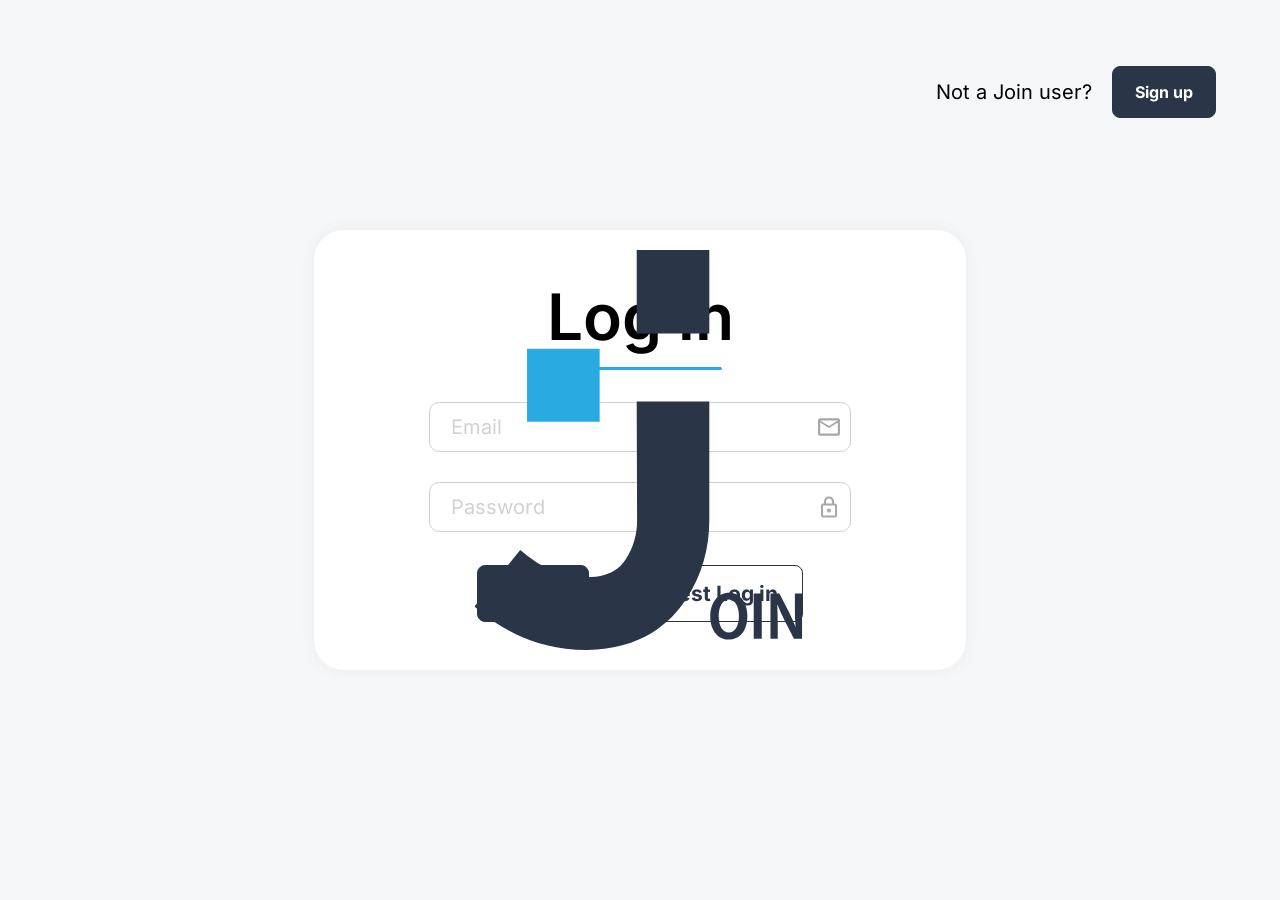
==== index.html @ e6c510ed "Merge branch 'main' of https://github.com/PaulB-03/Join" ====
<!DOCTYPE html>
<html lang="en">
  <head>
    <meta charset="UTF-8" />
    <meta name="viewport" content="width=device-width, initial-scale=1.0" />
    <title>Join</title>
    <link rel="shortcut icon" href="./assets/svg/join_logo.svg" type="image/x-icon" />
    <link rel="stylesheet" href="./styles/fonts.css" />
    <link rel="stylesheet" href="./styles/standard.css" />
    <link rel="stylesheet" href="./style.css" />
    <link rel="stylesheet" href="./styles/colors.css" />
    <link rel="stylesheet" href="./styles/splash.css" />
    <link rel="stylesheet" href="./styles/splashMedia.css" />
    <script src="../scripts/config.js"></script>
    <script src="./scripts/animateLogo.js"></script>
  </head>
  <body onload="logout()">
    <header class="indexHeader hidden">
      <div class="logo">
        <img src="./assets/svg/join_logo.svg" alt="Join Logo" />
      </div>
      <div class="mobileLogo">
        <img src="./assets/svg/join_logo_small.svg" alt="Join Logo" />
      </div>
      <div id="showSignUp" class="indexHeaderRight">
        <p>Not a Join user?</p>
        <button onclick="showSignupScreen()" class="btn-dark font_700_16 signupBtn">Sign up</button>
      </div>
    </header>
    <main class="indexMain">
      <img class="startLogo" src="./assets/svg/join_logo.svg" alt="Join-Logo" />
      <img class="startLogoMobile" src="./assets/svg/join_logo_white.svg" alt="Join-Logo" />
      <div class="startLogoMobileBg"></div>
      <div id="signupOverlay" class="signupOverlay d_none">
        <p class="signupSuccess">You Signed Up successfully</p>
      </div>
      <div id="loginScreen" class="loginContainer hidden d_none">
        <div class="indexHeadline">
          <h2>Log in</h2>
          <div class="loginDivider"></div>
        </div>
        <form id="signinForm" class="signupFormContainer">
          <div class="inputGroup">
            <input class="input formMailIcon" id="signinEmail" name="email" type="text" placeholder="Email" />
            <input class="input formLockIcon passwordMarginTop" id="signinPassword" name="password" type="password" placeholder="Password" />
            <p id="loginError" class="errors">Check your email and password. Please try again.</p>
          </div>
          <div class="actions">
            <button class="btn-dark font_700_21 loginBtn" type="submit" id="loginBtn">Log in</button>
            <button class="btn-white font_700_21 loginBtn" type="button" id="guestLogin">Guest Log in</button>
          </div>
        </form>
      </div>
      <div id="signupScreen" class="signupContainer hidden d_none">
        <div onclick="showLoginScreen()" class="signupReturnArrowContainer">
          <img class="signupReturnArrow" src="./assets/svg/Default-arrow.svg" alt="back-arrow" />
        </div>
        <div class="indexHeadline">
          <h2>Sign up</h2>
          <div class="loginDivider"></div>
        </div>
        <form id="signUpForm" class="signupFormContainer">
          <div class="inputGroup">
            <input class="input formPersonIcon" id="signupName" name="name" type="text" placeholder="Name" />
            <p id="nameError" class="errors">Please use first and last name.</p>
            <input class="input formMailIcon" id="signupEmail" name="email" type="text" placeholder="Email" />
            <p id="emailError" class="errors">Please use a valid email-adress.</p>
            <input class="input formLockIcon" id="signupPassword" name="password" type="password" placeholder="Password" />
            <input class="input formLockIcon passwordMarginTop" id="confirmPassword" name="confirmPassword" type="password" placeholder="Confirm Password" />
            <p id="passwordMatchError" class="errors">Your passwords don't match. Please try again.</p>
            <div class="acceptPolicy">
              <label class="checkBoxContainer">
                <input type="checkbox" id="policyCheckbox" class="checkBoxInput" />
                <span class="checkBoxIcon"></span>
                <p>
                  I accept the
                  <a href="./html/privacyPolicy.html">Privacy policy</a>
                </p>
              </label>
            </div>
            <p id="policyError" class="errors policyErrorMarginLeft">Please accept the policy.</p>
          </div>
          <div class="actions">
            <button class="btn-dark font_700_21" type="submit" id="signupBtn">Sign up</button>
          </div>
        </form>
      </div>
    </main>
    <footer class="indexFooter hidden">
      <div id="showSignUpMobile" class="mobileSignUpChoice">
        <p>Not a Join user?</p>
        <button onclick="showSignupScreen()" class="btn-dark font_700_16 signupBtn">Sign up</button>
      </div>
      <div class="indexFooterLegal">
        <a class="legalLink" href="./html/privacyPolicy.html">Privacy Policy</a>
        <a class="legalLink" href="./html/legalNotice.html">Legal Notice</a>
      </div>
    </footer>
    <script>
      window.addEventListener("pageshow", function (event) {
        // event.persisted is true if the page was restored from the cache
        if (event.persisted || performance.getEntriesByType("navigation")[0].type === "back_forward") {
          logout();
        }
      });
    </script>
    <script src="script.js"></script>
    <script src="./scripts/animateLogo.js"></script>
    <script src="./scripts/dropDown.js"></script>
    <script src="./scripts/header.js"></script>
    <script src="./scripts/logIn.js"></script>
    <script src="./scripts/signIn.js"></script>
    <script src="./scripts/signUp.js"></script>
    <script src="./scripts/formValidation.js"></script>
    <script src="./scripts/contacts.js"></script>
    <script src="./scripts/standardFunctions.js"></script>
  </body>
</html>
---- styles/fonts.css ----
@font-face {
  font-display: block;
  /* Check https://developer.mozilla.org/en-US/docs/Web/CSS/@font-face/font-display for other options. */
  font-family: "Inter";
  font-style: normal;
  font-weight: 400;
  src: url("../assets/fonts/inter-v19-latin-regular.woff2") format("woff2");
}

@font-face {
  font-display: block; /* Check https://developer.mozilla.org/en-US/docs/Web/CSS/@font-face/font-display for other options. */
  font-family: "Inter";
  font-style: normal;
  font-weight: 500;
  src: url("../assets/fonts/inter-v19-latin-500.woff2") format("woff2"); /* Chrome 36+, Opera 23+, Firefox 39+, Safari 12+, iOS 10+ */
}

@font-face {
  font-display: block; /* Check https://developer.mozilla.org/en-US/docs/Web/CSS/@font-face/font-display for other options. */
  font-family: "Inter";
  font-style: normal;
  font-weight: 600;
  src: url("../assets/fonts/inter-v19-latin-600.woff2") format("woff2"); /* Chrome 36+, Opera 23+, Firefox 39+, Safari 12+, iOS 10+ */
}

@font-face {
  font-display: block;
  /* Check https://developer.mozilla.org/en-US/docs/Web/CSS/@font-face/font-display for other options. */
  font-family: "Inter";
  font-style: normal;
  font-weight: 700;
  src: url("../assets/fonts/inter-v19-latin-700.woff2") format("woff2");
}
---- styles/standard.css ----
* {
  margin: 0;
  padding: 0;
  box-sizing: border-box;
  font-family: "Inter";
  font-weight: 400;
  font-size: 16px;
}

html {
  scroll-behavior: smooth;
}

body {
  background-color: var(--main-bg-color);
}

body::-webkit-scrollbar {
  display: none;
}

.d_none {
  display: none !important;
}

button {
  cursor: pointer;
  outline: none;
}

p {
  font-weight: 400;
  font-size: 20px;
}

h1 {
  font-weight: 700;
  font-size: 61px;
}

h2 {
  font-weight: 600;
  font-size: 64px;
  margin: 0;
}

h3 {
  font-weight: 700;
  font-size: 27px;
}

h4 {
  font-weight: 400;
  font-size: 27px;
}

h5 {
  font-weight: 700;
  font-size: 20px;
}

h6 {
  font-weight: 400;
  font-size: 20px;
}

.font_700_16 {
  font-weight: 700;
  font-size: 16px;
}

.font_700_21 {
  font-weight: 700;
  font-size: 21px;
}

.btn-dark,
.btn-white {
  border: solid 1px var(--main-color);
  border-radius: 8px;
  padding: 10px 12px;
  transition: ease-in-out 125ms;
}

.btn-dark {
  color: white;
  background: var(--main-color);
}

.btn-white {
  background: white;
  color: var(--main-color);
}

.btn-dark:hover {
  background: var(--light-blue);
  border: solid 1px var(--light-blue);
  box-shadow: 0px 4px 4px 0px rgba(0, 0, 0, 0.25);
}

.btn-dark:active {
  background: var(--main-color-dark);
}

.btn-white:hover {
  border: solid 1px var(--light-blue);
  color: var(--light-blue);
  box-shadow: 0px 4px 4px 0px rgba(0, 0, 0, 0.25);
}

a {
  text-align: center;
  color: var(--color-icon);
  text-decoration: none;
  cursor: pointer;
}

a:hover {
  color: var(--light-blue);
  font-weight: 700;
}

.marginTop8 {
  margin-top: 8px;
}

.marginTop16 {
  margin-top: 16px;
}

.marginTop24 {
  margin-top: 24px;
}

.input {
  border: solid 1px var(--color-placeholder);
  border-radius: 10px;
  padding: 12px 21px;
  background-repeat: no-repeat;
  background-position: right 10px center;
  background-size: 22px 22px;
  font-size: 20px;
  font-weight: 400;
  cursor: text;
  outline: none;
  background-color: white;
  width: 100%;
}

.input::placeholder {
  color: var(--color-placeholder);
  font-size: 20px;
  font-weight: 400;
}

.input:focus {
  border-color: var(--light-blue);
}

.input-error {
  border-color: var(--input-error);
}

.checkBoxContainer {
  display: flex;
  align-items: center;
  gap: 8px;
  cursor: pointer;
  position: relative;
  border-radius: 43px;
  margin-right: 12px;
  width: fit-content;
  height: 24px;
}

/* Hide native checkbox but keep it focusable */
.checkBoxInput {
  position: absolute;
  opacity: 0;
  width: 24px;
  height: 24px;
  margin: 0;
  cursor: pointer;
  z-index: 2;
}

.checkBoxIcon {
  width: 24px;
  height: 24px;
  background-image: url("../assets/svg/checkbox.svg");
  background-size: cover;
  background-repeat: no-repeat;
  transition: background-image 0.2s ease, background-color 0.2s ease;
  border-radius: 50%;
}

/* Remove or narrow down this */
.checkBoxContainer:hover {
  .checkBoxIcon {
    background-color: var(--bottom-gradient);
  }
}

/* When checked, swap to filled checkbox */
.checkBoxInput:checked + .checkBoxIcon {
  background-image: url("../assets/svg/checked.svg");
}

.task-added-message {
  display: flex;
  justify-content: center;
  align-items: center;
  gap: 20px;
  position: fixed;
  top: 50%;
  left: 50%;
  width: 326px;
  height: 74px;
  transform: translate(-50%, 100vh); /* start off-screen */
  transition: transform 0.3s cubic-bezier(0.2, 0.8, 0.2, 1);
  background-color: var(--main-color);
  color: white;
  font-size: 20px;
  font-weight: 400;
  border-radius: 20px;
  z-index: 3000;
  text-align: center;
  box-shadow: 0 0 4px 0 rgba(0, 0, 0, 0.15);
}

@media (max-width: 480px) {
  * {
    font-size: 16px;
  }

  h1 {
    font-size: 47px;
  }

  h2 {
    font-size: 47px;
  }

  h4 {
    font-size: 20px;
  }

  h6 {
    font-size: 16px;
  }

  .input {
    padding: 10px 21px;
    font-size: 16px;
  }

  .input::placeholder {
    font-size: 16px;
  }
}

@media (max-width: 450px) {
  h1 {
    font-size: 42px;
    line-height: 1.1;
  }

  h2 {
    font-size: 34px;
    line-height: 1.1;
  }

  h3 {
    font-size: 24px;
  }
}
---- style.css ----
.sidebar {
  position: fixed;
  left: 0;
  width: 240px; 
  height: 100vh;
  display: flex;
  flex-direction: column;
  background: var(--main-color);
  z-index: 30;
}

.sb-header {
  display: flex;
  justify-content: center;
  align-items: center;
  padding: 50px 0 100px;
}

.join-logo {
  width: 100px;
}

.nav-list {
  display: flex;
  flex-direction: column;
  gap: 12px;
}

.nav-item {
  margin: 0;
  display: flex;
  height: 48px;
}

.nav-item span {
  display: flex;
}

.nav-link {
  display: flex;
  align-items: center;
  gap: 16px;
  color: var(--color-sidebar-icons);
  font-size: 16px;
  width: 100%;
  padding-left: 55px;
}

.nav-link:hover {
  background: var(--color-sidebar-hover);
  color: var(--color-sidebar-icons);
  font-weight: 400 !important;
}

.icon img {
  height: 30px;
  width: 30px;

  transition: filter 0.2s;
}

.nav-link.active {
  background: var(--main-color-dark);
  color: white;
}

.nav-link.active img {
  filter: brightness(0) invert(1);
}

.sb-footer {
  margin-top: auto;
  padding: 55px;
  display: flex;
  flex-direction: column;
  gap: 20px;
  font-size: 16px;
}

.sb-footer a {
  text-align: start !important;
}

header {
  position: fixed;
  top: 0;
  left: 0;
  width: 100%;
  background: white;
  box-shadow: 0 0px 4px 0px rgba(0, 0, 0, 0.1);
  z-index: 20;
}

.header-content {
  max-width: 1920px;
  height: 96px;
  display: flex;
  justify-content: space-between;
  align-items: center;
  padding-left: 380px;
  padding-right: 20px;
}

.headerLogo {
  display: none;
}

.header-nav {
  display: flex;
  align-items: center;
  gap: 20px;
}

.helper {
  width: 20px;
  height: 20px;
  display: block;
  object-fit: contain;
  transition: transform 0.2s;
}

.helper:hover {
  transform: scale(1.2);
}

.header-avatar {
  justify-content: center;
  align-items: center;
  height: 56px;
  width: 56px;
  background-color: white;
  border: solid 3px var(--main-color);
  color: var(--light-blue);
  font-size: 18px;
  font-weight: 600;
  border-radius: 50%;
  cursor: pointer;
}

.header-avatar:hover {
  background-color: rgba(12, 46, 98, 0.12);
}

/* Hide avatars and helper link until JS initializes */
.header-avatar,
.avatar-wrapper,
.help-link {
  visibility: hidden; /* invisible but keeps layout */
}

/* Show elements after JS initialization */
.header-initialized .header-avatar,
.header-initialized .avatar-wrapper,
.header-initialized .help-link {
  visibility: visible;
}

.avatar-wrapper {
  width: 56px;
  height: 56px;
  border-radius: 50%;
  overflow: hidden;
  display: flex;
  align-items: center;
  justify-content: center;
  background: #fff;
  cursor: pointer;
  position: relative;
}

.avatar-wrapper img {
  position: absolute;
  width: 100%;
  height: 100%;
  object-fit: cover;
  transition: opacity 0.3s;
}

.avatar-wrapper img.hover {
  opacity: 0;
}

.avatar-wrapper:hover img.hover {
  opacity: 1;
}

.avatar-wrapper:hover img.default {
  opacity: 0;
}

.header-nav {
  position: relative;
}

.profile-menu {
  position: absolute;
  right: 0;
  top: 76px;
  width: 180px;
  background: var(--main-color);
  color: #fff;
  border-radius: 16px 0 16px 16px;
  padding: 12px;
  box-shadow: 0 10px 30px rgba(0, 0, 0, 0.25);
  z-index: 50;
}

.profile-menu .menu-item {
  display: block;
  padding: 12px;
  font-size: 16px;
  line-height: 24px;
  color: var(--sidebar-icon);
  text-align: left;
}

.profile-menu .menu-item:hover {
  background: var(--color-sidebar-hover);

  font-weight: 400;
}

.header-nav .help-link {
  display: block;
}

.external-sb-footer {
  display: flex;
  gap: 4px;
}

.external-sb-footer .nav-link {
  width: 112px;
  color: white;
}

.scroll-arrow {
  position: absolute;
  top: 180px;
  right: 20px;
  width: 40px;
  height: auto;
  border-radius: 50%;
  padding: 8px;
  transition: all 0.3s ease;
}

.scroll-arrow:hover {
  background: #e5e7eb;
  transform: scale(0.8);
  cursor: pointer;
}

@media (min-width: 851px) {
  .helpMobile {
    display: none !important;
  }

  .sidebar {
    top: 0;
  }

  .external-sb-footer {
    display: none;
  }
}

@media (max-width: 850px) {
  .header-content {
    height: 80px;
    padding: 0;
    margin: 0 20px;
    gap: 12px;
  }

  #sidebar {
    height: 90px;
    background: var(--main-bg-color);
    width: 100%;
    z-index: 5;
    position: fixed;
    bottom: 0;
  }

  .header-content h6,
  .helper {
    display: none;
  }

  .headerLogo {
    display: block;
  }

  #userAvatar,
  #guestAvatar {
    height: 40px;
    width: 40px;
  }

  .sidebar {
    position: fixed;
    bottom: 0;
    width: 100vw;
    height: 80px;
    display: flex;
    justify-content: center;
  }

  .nav-list {
    flex-direction: row;
    justify-content: space-evenly;
    margin: 0 6px;
  }

  #externalSidebar {
    justify-content: space-between;
    padding: 0 8px;
  }

  .nav-link {
    flex-direction: column;
    justify-content: center;
    padding: 0;
    gap: 4px;
    font-size: 14px;
    font-weight: 400;
    border-radius: 16px;
  }

  .nav-link .icon img {
    height: 24px;
    width: 24px;
  }

  .nav-item {
    border-radius: 16px;
    height: 80px;
    width: 90px;
  }

  .sb-header,
  .sb-footer {
    display: none;
  }

  .scroll-arrow {
    top: 120px;
  }
}

@media (max-width: 480px) {
  .nav-item {
    width: 76px;
  }
}

@media (max-width: 340px) {
  .nav-link {
    font-size: 12px;
  }

  .nav-item span {
    font-size: 12px;
  }
}

@media (max-height: 739px) {
  .header-content {
    height: 80px;
  }
}
---- styles/colors.css ----
:root {
  --black: #000000;
  --white: #ffffff;
  --color-link: #007cee;
  --color-icon: #a8a8a8;
  --light-blue: #29abe2;
  --color-statsbar: #4589ff;
  --main-color: #2a3647;
  --main-color-dark: #091931;
  --main-bg-color: #f6f7f8;
  --board-column: #42526e;
  --empty-category: #e7e7e7;
  --color-sidebar-icons: #cdcdcd;
  --color-sidebar-hover: #2a3d59;
  --color-placeholder: #d1d1d1;
  --subtask-divider: #d9d9d9;
  --bottom-gradient: #f4f4f4;
  --button-urgent: #ff3d00;
  --button-medium: #ffa800;
  --button-low: #7ae229;
  --form-error: #ff8190;
  --input-error: #e60026;
  --contact-bg-blue: #0038ff;
  --contact-bg-light-blue: #00bee8;
  --contact-bg-light-green: #1fd7c1;
  --contact-bg-purple: #6e52ff;
  --contact-bg-lilac: #9327ff;
  --contact-bg-green: #c3ff2b;
  --contact-bg-pink: #fc71ff;
  --contact-bg-red: #ff4646;
  --contact-bg-rose: #ff5eb3;
  --contact-bg-peach: #ff745e;
  --contact-bg-orange: #ff7a00;
  --contact-bg-light-orange: #ffa35e;
  --contact-bg-dark-yellow: #ffbb2b;
  --contact-bg-medium-yellow: #ffc701;
  --contact-bg-yellow: #ffe62b;
}
---- styles/splash.css ----
.hidden {
  visibility: hidden;
}

.logo img,
.mobileLogo img {
  visibility: hidden;
}

.startLogo {
  position: fixed;
  top: 50%;
  left: 50%;
  transform: translate(-50%, -50%);
  height: 400px;
  transition: transform 1.2s ease-in-out, opacity 0.4s ease;
  z-index: 999;
  display: block; 
}

.startLogoMobile {
  position: fixed;
  top: 50%;
  left: 50%;
  transform: translate(-50%, -50%);
  height: 122px;
  transition: transform 1.2s ease-in-out, opacity 0.4s ease;
  z-index: 999;
  display: none;
}

.startLogoMobileBg {
  display: none;
  height: 100vh;
  width: 100vw;
  background-color: var(--main-color);
  z-index: 100;
  position: absolute;
  top: 0;
  left: 0;
  opacity: 1;
  transition: opacity 0.4s ease;
}
.startLogoMobileBg.fade-out {
  opacity: 0;
  pointer-events: none; 
}

.fade-in {
  opacity: 0;
  transition: opacity 0.6s ease-in-out;
}

.fade-in.visible {
  opacity: 1;
}

.indexHeader {
  height: 120px;
  position: relative; 
  max-width: 1920px;
  margin-right: auto;
  margin-left: auto;
  display: flex;
  justify-content: flex-end; 
  padding: 64px 64px 0 64px;
  background: unset;
  box-shadow: unset;
}

.indexHeader .logo {
  position: absolute;
  top: 64px;
  left: 64px;
}

.indexHeader .logo img {
  height: auto;
}

.logo {
  display: block;
}

.mobileLogo {
  display: none;
  position: absolute;
  top: 32px;
  left: 38px;
  z-index: 1001;
}

.indexHeaderRight {
  display: flex;
  align-items: center;
  gap: 20px;
}

.indexMain {
  max-width: 1896px;
  margin-right: auto;
  margin-left: auto;
  display: flex;
  flex-direction: column;
  justify-content: center;
  align-items: center;
  height: calc(100vh - 240px);
  height: calc(100dvh - 240px);
}

.loginContainer,
.signupContainer {
  display: flex;
  flex-direction: column;
  align-items: center;
  justify-content: center;
  width: 100%;
  padding: 48px 0;
  border-radius: 30px;
  background-color: white;
  box-shadow: 0px 0px 14px 3px rgba(0, 0, 0, 0.04);
}

.loginContainer {
  max-width: 652px;
}

.signupContainer {
  max-width: 598px;
}

.loginHeadline {
  margin-bottom: 40px;
}

.signupContainer {
  position: relative;
}

.signupReturnArrowContainer {
  position: absolute;
  top: 56px;
  left: 52px;
  width: 32px;
  height: 32px;
  border-radius: 43px;
  display: flex;
  justify-content: center;
  align-items: center;
  margin-right: 12px;
  cursor: pointer;
}

.signupReturnArrowContainer:hover {
  background-color: var(--bottom-gradient);
}

.signupReturnArrow:hover {
  transform: scale(1.2);
}

.indexHeadline {
  display: flex;
  flex-direction: column;
  align-items: center;
  gap: 12px;
  margin-bottom: 16px;
}

.loginDivider {
  background: var(--light-blue);
  height: 3px;
  width: 164px;
  border-radius: 4px;
}

.inputGroup {
  display: flex;
  flex-direction: column;
  padding: 16px 16px 5px 16px;
  width: 100%;
}

.signupFormContainer {
  display: flex;
  flex-direction: column;
  align-items: center;
  width: 100%;
  max-width: 454px;
}

.passwordMarginTop {
  margin-top: 30px;
}

.policyErrorMarginLeft {
  margin-left: 91px;
}

.formMailIcon {
  background-image: url("../assets/svg/mail.svg");
}

.formLockIcon {
  background-image: url("../assets/svg/lock.svg");
}

.formPersonIcon {
  background-image: url("../assets/svg/person.svg");
}

.formVisibilityIcon {
  background-image: url("../assets/svg/visibility.svg");
}

.formVisibilityOffIcon {
  background-image: url("../assets/svg/visibility_off.svg");
}

.errors {
  color: var(--form-error);
  font-size: 11px;
  visibility: hidden;
  padding-top: 2px;
  padding-bottom: 12px;
}

.actions {
  display: flex;
  gap: 35px;
}

.loginBtn {
  padding: 15px 24px;
}

.signupBtn {
  padding: 15px 16px;
  width: 104px;
}

.acceptPolicy {
  display: flex;
  justify-content: center;
  align-items: center;
  color: var(--color-icon);
}

.acceptPolicy p {
  display: flex;
}

.acceptPolicy a {
  width: 116px;
  color: var(--light-blue);
  cursor: pointer;
}

.indexFooter {
  height: 120px;
  max-width: 1920px;
  margin-right: auto;
  margin-left: auto;
  display: flex;
  flex-direction: column;
  justify-content: center;
  align-items: center;
}

.indexFooterLegal {
  width: 100%;
  display: flex;
  justify-content: center;
  align-items: center;
  gap: 44px;
}

.legalLink {
  width: 112px;
}

.signupOverlay {
  background: rgba(0, 0, 0, 0.1);
  width: 100%;
  height: 100vh;
  position: fixed;
  top: 0;
  left: 0;
  display: flex;
  justify-content: center;
  align-items: center;
  z-index: 999;
}

.signupSuccess {
  width: 312px;
  height: 74px;
  color: white;
  background: var(--main-color);
  border-radius: 20px;
  box-shadow: 0 0 4px 0 rgba(0, 0, 0, 0.1);
  display: flex;
  justify-content: center;
  align-items: center;
  transform: translateY(100vh);
  opacity: 0;
  transition: transform 0.3s cubic-bezier(0.2, 0.8, 0.2, 1);
}

.signupOverlay.show .signupSuccess {
  transform: translateY(0);
  opacity: 1;
}

.mobileSignUpChoice {
  display: none;
  justify-content: center;
  align-items: center;
  gap: 35px;
}
---- styles/splashMedia.css ----
@media (max-width: 768px) {
  .indexHeaderRight {
    display: none;
  }

  .indexFooter {
    justify-content: space-around;
  }

  .indexMain {
    margin-right: 12px;
    margin-left: 12px;
  }

  .mobileSignUpChoice {
    display: flex;
  }
}

@media (max-width: 590px) {
  .loginContainer,
  .signupContainer {
    padding: 32px 0;
  }

  .signupReturnArrowContainer {
    top: 40px;
  }
}

@media (max-width: 496px) {
  .startLogo {
    display: none !important;
  }

  .startLogoMobile,
  .startLogoMobileBg {
    display: block;
  }

  h1 {
    font-size: 47px;
  }

  .loginDivider {
    width: 88px;
  }

  .actions {
    width: 180px;
    flex-direction: column;
    gap: 21px;
  }

  .signupFormContainer {
    gap: 0;
  }

  .logo {
    display: none;
  }

  .mobileLogo {
    display: block;
  }

  .signupReturnArrowContainer {
    left: 16px;
  }

  .signupSuccess {
    font-size: 14px;
    width: 259px;
    height: 60px;
  }

  .signupOverlay.show .signupSuccess {
    transform: translateY(25vh);
  }
}

@media (max-height: 820px) {
  .logo {
    display: none;
  }

  .mobileLogo {
    display: block;
    top: 18px;
    left: 18px;
  }

  .mobileLogo img {
    width: 40px;
  }

  .inputGroup {
    padding: 0px 16px;
  }

  .signupContainer {
    padding: 12px 0;
  }

  .signupReturnArrowContainer {
    top: 21px;
  }
}

@media (max-height: 729px) {
  .loginContainer {
    padding: 20px 0;
  }
}
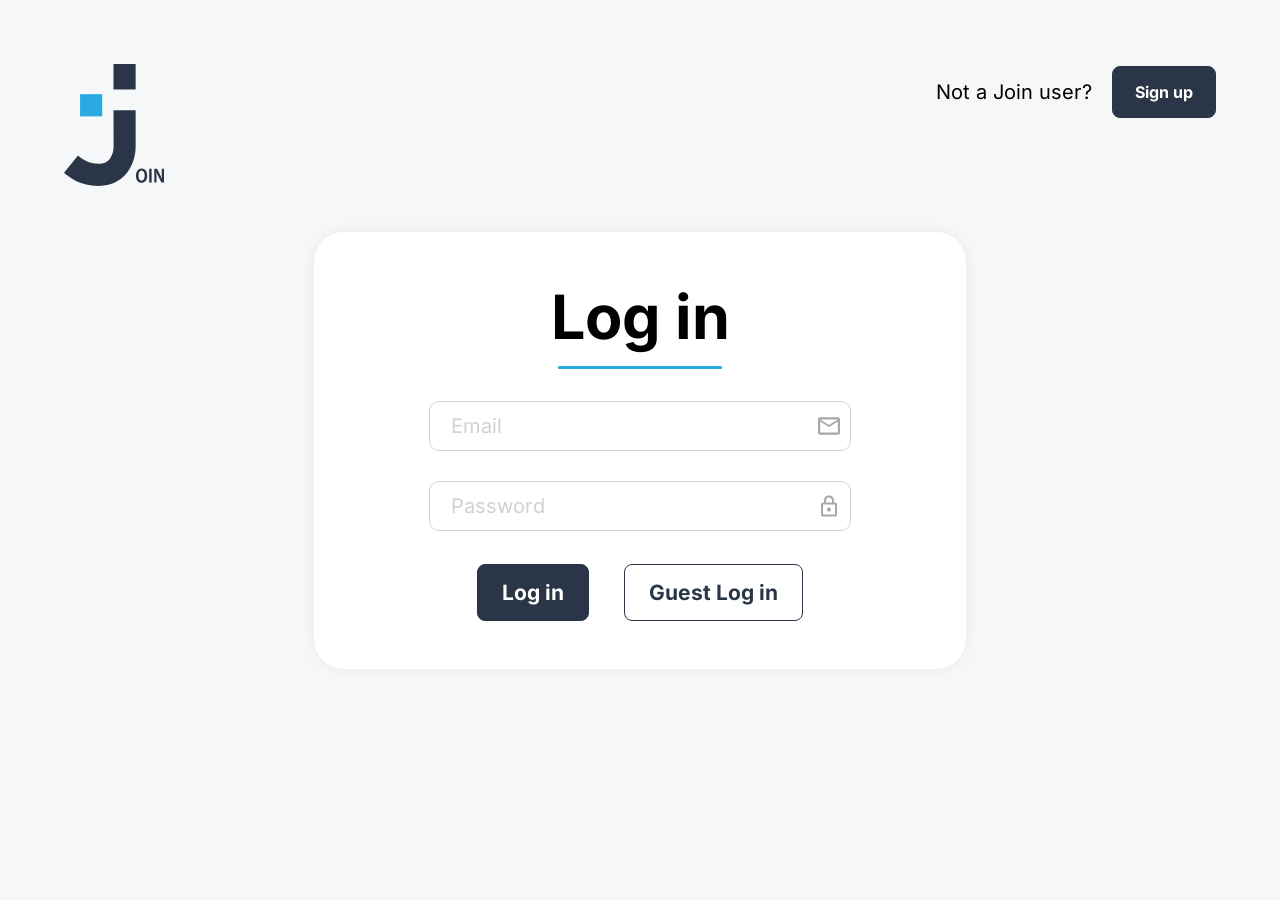
==== commit d65311d9: "removed header.js and references from all html pages, removed comments from js files, refactored ani" ====
--- a/index.html
+++ b/index.html
@@ -12,7 +12,6 @@
     <link rel="stylesheet" href="./styles/splash.css" />
     <link rel="stylesheet" href="./styles/splashMedia.css" />
     <script src="../scripts/config.js"></script>
-    <script src="./scripts/animateLogo.js"></script>
   </head>
   <body onload="logout()">
     <header class="indexHeader hidden">
@@ -23,7 +22,7 @@
         <img src="./assets/svg/join_logo_small.svg" alt="Join Logo" />
       </div>
       <div id="showSignUp" class="indexHeaderRight">
-        <p>Not a Join user?</p>
+        <h6>Not a Join user?</h6>
         <button onclick="showSignupScreen()" class="btn-dark font_700_16 signupBtn">Sign up</button>
       </div>
     </header>
@@ -32,11 +31,11 @@
       <img class="startLogoMobile" src="./assets/svg/join_logo_white.svg" alt="Join-Logo" />
       <div class="startLogoMobileBg"></div>
       <div id="signupOverlay" class="signupOverlay d_none">
-        <p class="signupSuccess">You Signed Up successfully</p>
+        <h6 class="signupSuccess">You Signed Up successfully</h6>
       </div>
       <div id="loginScreen" class="loginContainer hidden d_none">
         <div class="indexHeadline">
-          <h2>Log in</h2>
+          <h1>Log in</h1>
           <div class="loginDivider"></div>
         </div>
         <form id="signinForm" class="signupFormContainer">
@@ -56,7 +55,7 @@
           <img class="signupReturnArrow" src="./assets/svg/Default-arrow.svg" alt="back-arrow" />
         </div>
         <div class="indexHeadline">
-          <h2>Sign up</h2>
+          <h1>Sign up</h1>
           <div class="loginDivider"></div>
         </div>
         <form id="signUpForm" class="signupFormContainer">
@@ -88,7 +87,7 @@
     </main>
     <footer class="indexFooter hidden">
       <div id="showSignUpMobile" class="mobileSignUpChoice">
-        <p>Not a Join user?</p>
+        <h6>Not a Join user?</h6>
         <button onclick="showSignupScreen()" class="btn-dark font_700_16 signupBtn">Sign up</button>
       </div>
       <div class="indexFooterLegal">
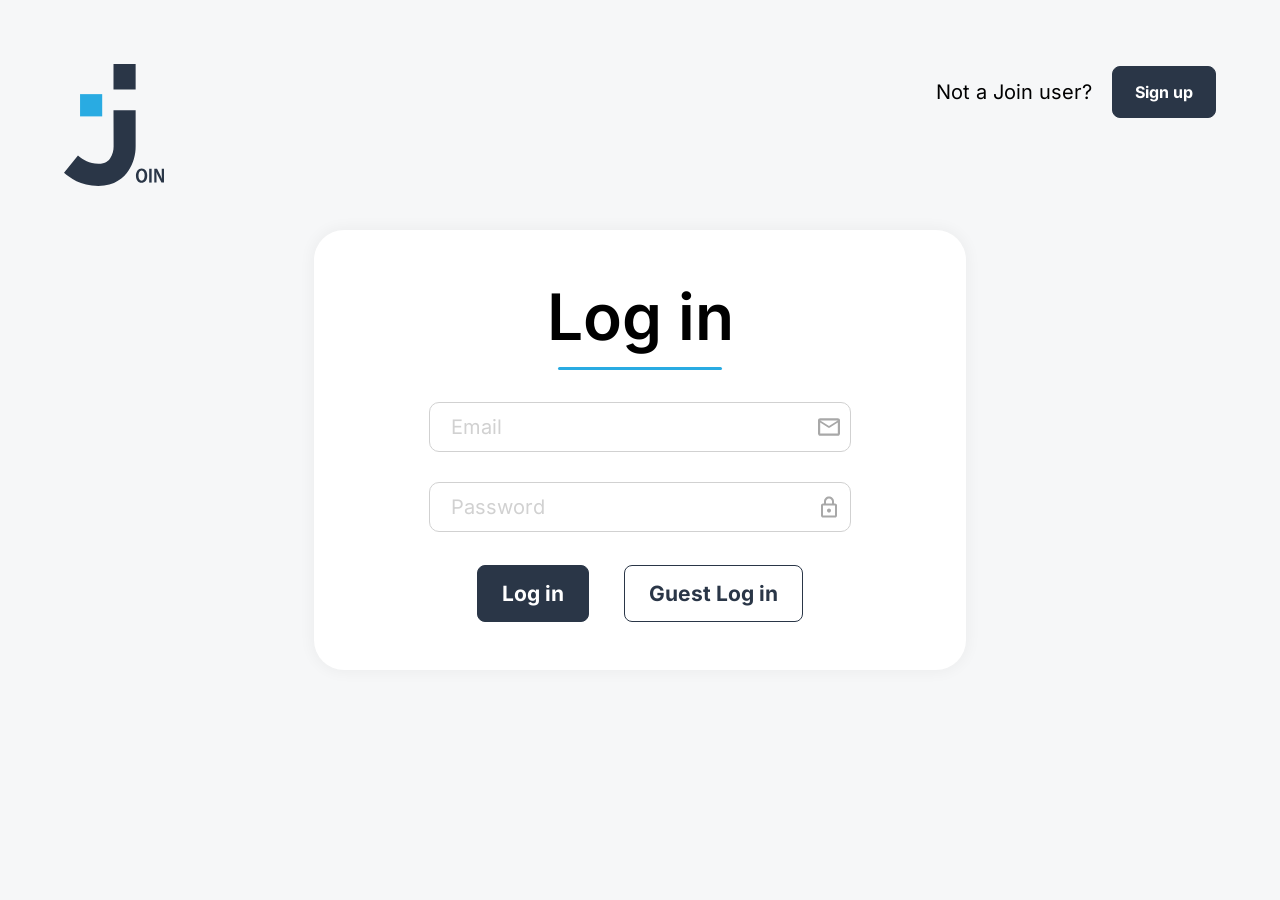
==== commit 2fd05440: "Merge branch 'main' of https://github.com/PaulB-03/Join" ====
--- a/index.html
+++ b/index.html
@@ -22,7 +22,7 @@
         <img src="./assets/svg/join_logo_small.svg" alt="Join Logo" />
       </div>
       <div id="showSignUp" class="indexHeaderRight">
-        <h6>Not a Join user?</h6>
+        <p>Not a Join user?</p>
         <button onclick="showSignupScreen()" class="btn-dark font_700_16 signupBtn">Sign up</button>
       </div>
     </header>
@@ -31,11 +31,11 @@
       <img class="startLogoMobile" src="./assets/svg/join_logo_white.svg" alt="Join-Logo" />
       <div class="startLogoMobileBg"></div>
       <div id="signupOverlay" class="signupOverlay d_none">
-        <h6 class="signupSuccess">You Signed Up successfully</h6>
+        <p class="signupSuccess">You Signed Up successfully</p>
       </div>
       <div id="loginScreen" class="loginContainer hidden d_none">
         <div class="indexHeadline">
-          <h1>Log in</h1>
+          <h2>Log in</h2>
           <div class="loginDivider"></div>
         </div>
         <form id="signinForm" class="signupFormContainer">
@@ -55,7 +55,7 @@
           <img class="signupReturnArrow" src="./assets/svg/Default-arrow.svg" alt="back-arrow" />
         </div>
         <div class="indexHeadline">
-          <h1>Sign up</h1>
+          <h2>Sign up</h2>
           <div class="loginDivider"></div>
         </div>
         <form id="signUpForm" class="signupFormContainer">
@@ -87,7 +87,7 @@
     </main>
     <footer class="indexFooter hidden">
       <div id="showSignUpMobile" class="mobileSignUpChoice">
-        <h6>Not a Join user?</h6>
+        <p>Not a Join user?</p>
         <button onclick="showSignupScreen()" class="btn-dark font_700_16 signupBtn">Sign up</button>
       </div>
       <div class="indexFooterLegal">
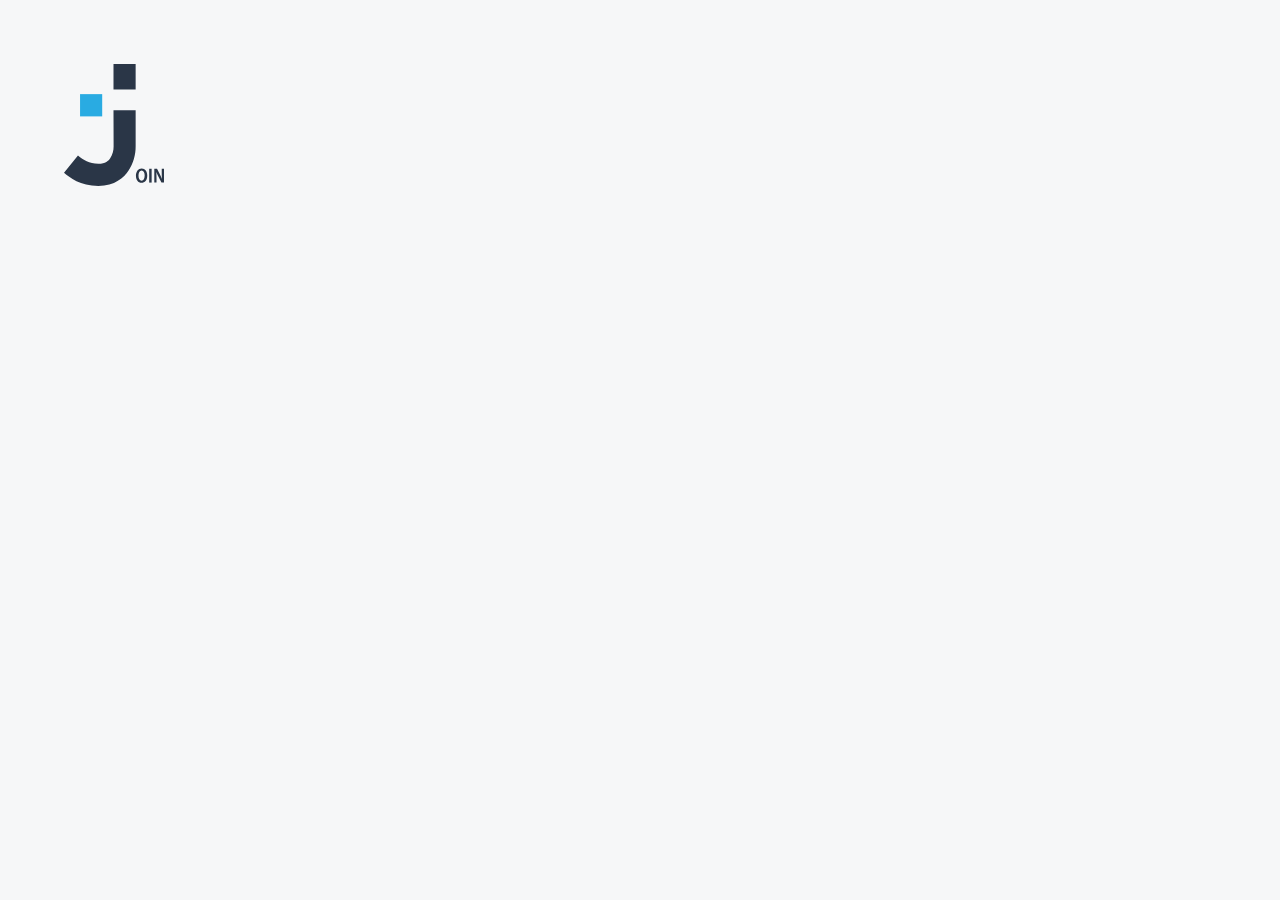
==== commit 099bd1b8: "removed header.js" ====
--- a/index.html
+++ b/index.html
@@ -106,7 +106,6 @@
     <script src="script.js"></script>
     <script src="./scripts/animateLogo.js"></script>
     <script src="./scripts/dropDown.js"></script>
-    <script src="./scripts/header.js"></script>
     <script src="./scripts/logIn.js"></script>
     <script src="./scripts/signIn.js"></script>
     <script src="./scripts/signUp.js"></script>
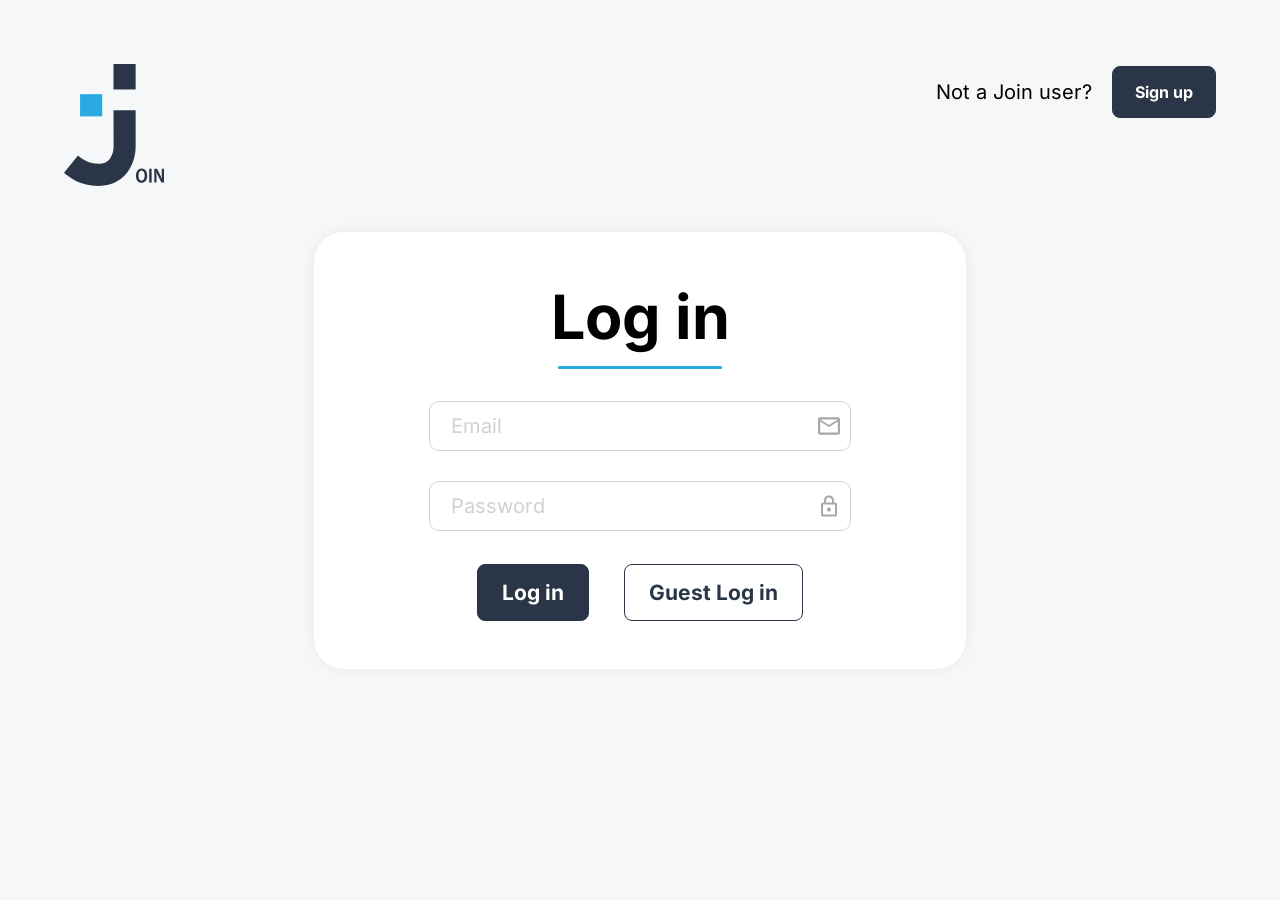
==== commit 63c6ff9e: "Reset headings" ====
--- a/index.html
+++ b/index.html
@@ -12,6 +12,7 @@
     <link rel="stylesheet" href="./styles/splash.css" />
     <link rel="stylesheet" href="./styles/splashMedia.css" />
     <script src="../scripts/config.js"></script>
+    <script src="./scripts/animateLogo.js"></script>
   </head>
   <body onload="logout()">
     <header class="indexHeader hidden">
@@ -22,7 +23,7 @@
         <img src="./assets/svg/join_logo_small.svg" alt="Join Logo" />
       </div>
       <div id="showSignUp" class="indexHeaderRight">
-        <p>Not a Join user?</p>
+        <h6>Not a Join user?</h6>
         <button onclick="showSignupScreen()" class="btn-dark font_700_16 signupBtn">Sign up</button>
       </div>
     </header>
@@ -31,11 +32,11 @@
       <img class="startLogoMobile" src="./assets/svg/join_logo_white.svg" alt="Join-Logo" />
       <div class="startLogoMobileBg"></div>
       <div id="signupOverlay" class="signupOverlay d_none">
-        <p class="signupSuccess">You Signed Up successfully</p>
+        <h6 class="signupSuccess">You Signed Up successfully</h6>
       </div>
       <div id="loginScreen" class="loginContainer hidden d_none">
         <div class="indexHeadline">
-          <h2>Log in</h2>
+          <h1>Log in</h1>
           <div class="loginDivider"></div>
         </div>
         <form id="signinForm" class="signupFormContainer">
@@ -55,7 +56,7 @@
           <img class="signupReturnArrow" src="./assets/svg/Default-arrow.svg" alt="back-arrow" />
         </div>
         <div class="indexHeadline">
-          <h2>Sign up</h2>
+          <h1>Sign up</h1>
           <div class="loginDivider"></div>
         </div>
         <form id="signUpForm" class="signupFormContainer">
@@ -87,7 +88,7 @@
     </main>
     <footer class="indexFooter hidden">
       <div id="showSignUpMobile" class="mobileSignUpChoice">
-        <p>Not a Join user?</p>
+        <h6>Not a Join user?</h6>
         <button onclick="showSignupScreen()" class="btn-dark font_700_16 signupBtn">Sign up</button>
       </div>
       <div class="indexFooterLegal">
@@ -106,6 +107,7 @@
     <script src="script.js"></script>
     <script src="./scripts/animateLogo.js"></script>
     <script src="./scripts/dropDown.js"></script>
+    <script src="./scripts/header.js"></script>
     <script src="./scripts/logIn.js"></script>
     <script src="./scripts/signIn.js"></script>
     <script src="./scripts/signUp.js"></script>
--- a/styles/standard.css
+++ b/styles/standard.css
@@ -28,10 +28,10 @@
   outline: none;
 }
 
-p {
-  font-weight: 400;
-  font-size: 20px;
-}
+/* p {
+  font-weight: 400;
+  font-size: 20px;
+} */
 
 h1 {
   font-weight: 700;
